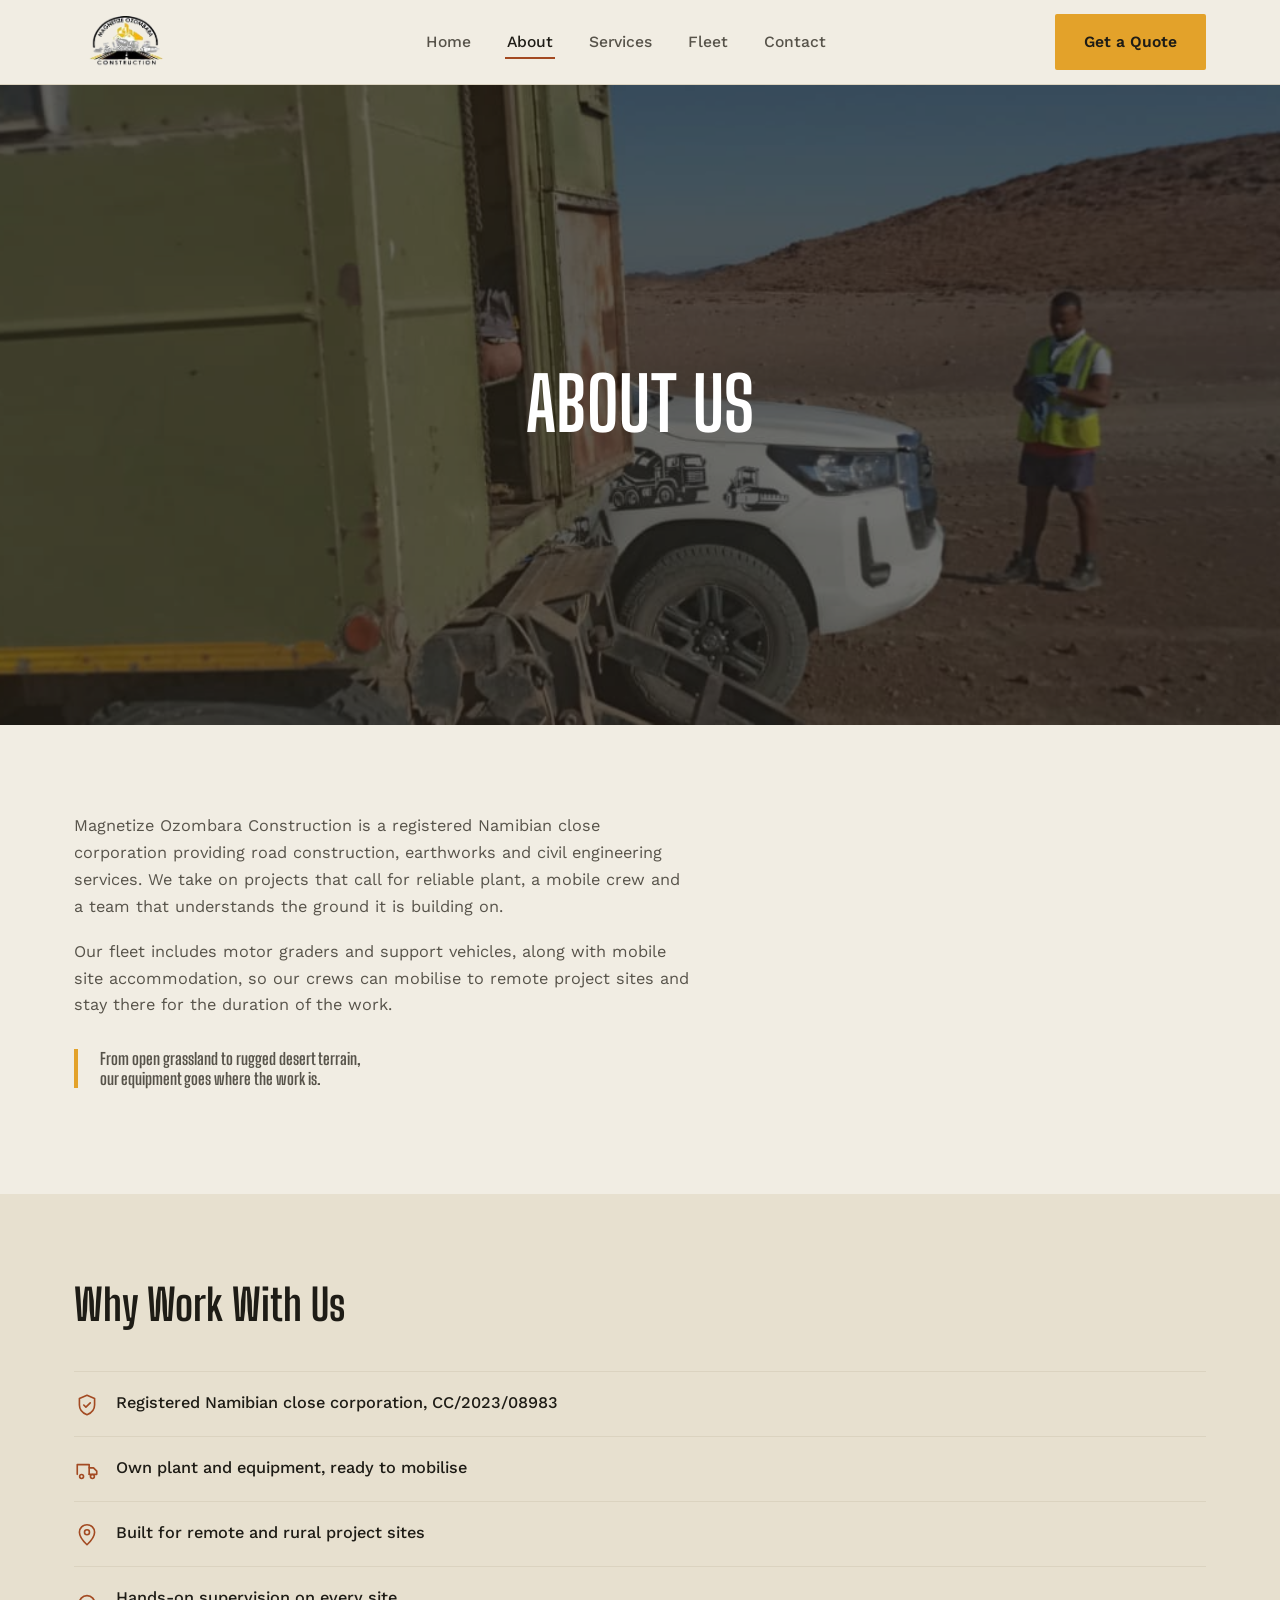
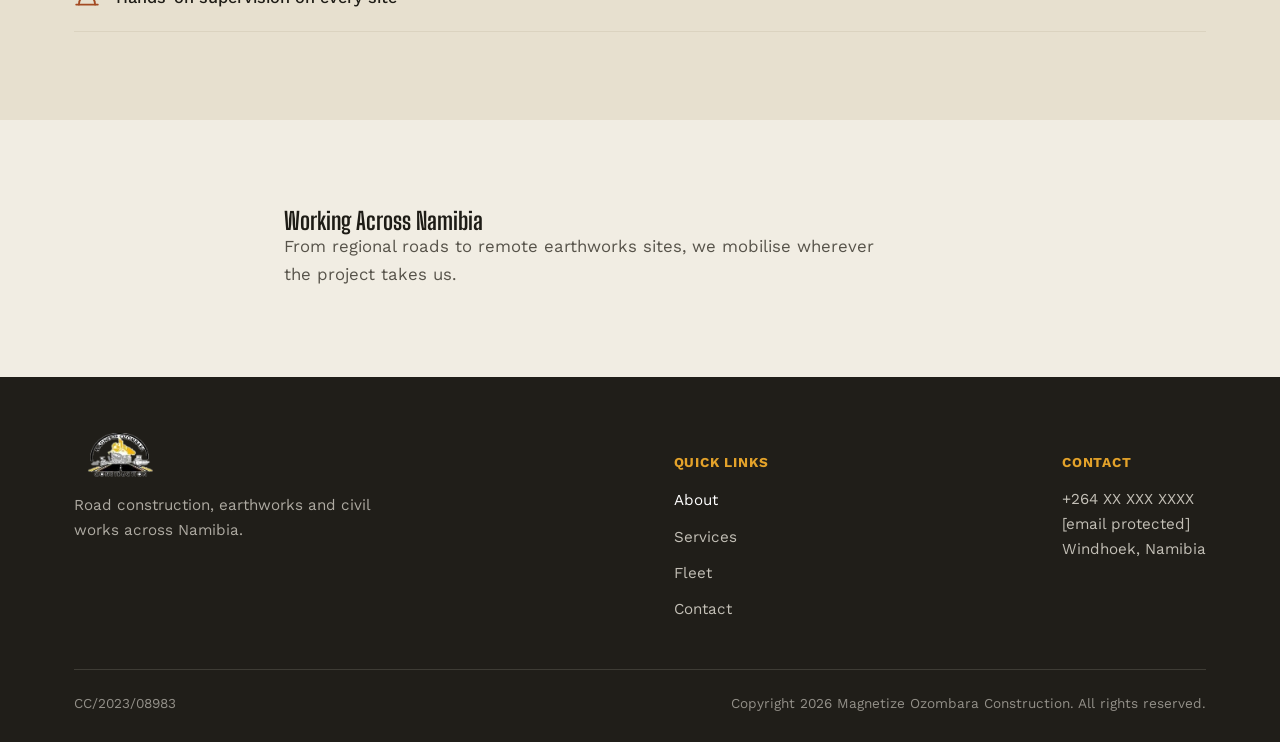
==== about.html @ a5f2f3a7 "feat: split single-page site into five linked pages Add about.html, services.html, fleet.html and co" ====
<!DOCTYPE html>
<html lang="en">
<head>
<meta charset="UTF-8">
<meta name="viewport" content="width=device-width, initial-scale=1.0">
<title>About Us | Magnetize Ozombara Construction</title>
<meta name="description" content="Magnetize Ozombara Construction is a registered Namibian close corporation providing road construction, earthworks and civil engineering services across Namibia.">
<link rel="icon" type="image/png" href="assets/images/logo.png">
<link rel="preconnect" href="https://fonts.googleapis.com">
<link rel="preconnect" href="https://fonts.gstatic.com" crossorigin>
<link href="https://fonts.googleapis.com/css2?family=Big+Shoulders+Display:wght@600;700;800&family=Work+Sans:wght@400;500;600;700&display=swap" rel="stylesheet">
<link rel="stylesheet" href="assets/css/styles.css">
</head>
<body>

<header class="site-header">
  <div class="container">
    <a href="index.html" class="brand">
      <img src="assets/images/logo.png" alt="Magnetize Ozombara Construction logo">
    </a>
    <nav class="main-nav" aria-label="Primary">
      <ul>
        <li><a href="index.html">Home</a></li>
        <li><a href="about.html" class="is-active" aria-current="page">About</a></li>
        <li><a href="services.html">Services</a></li>
        <li><a href="fleet.html">Fleet</a></li>
        <li><a href="contact.html">Contact</a></li>
      </ul>
    </nav>
    <a href="contact.html" class="btn btn--primary header-cta">Get a Quote</a>
    <button class="nav-toggle" id="navToggle" aria-label="Open menu" aria-expanded="false" aria-controls="mobileNav">
      <svg viewBox="0 0 24 24" fill="none" stroke="currentColor" stroke-width="1.8" stroke-linecap="round"><path d="M3 6h18M3 12h18M3 18h18"/></svg>
    </button>
  </div>
  <nav class="mobile-nav" id="mobileNav" aria-label="Mobile">
    <a href="index.html">Home</a>
    <a href="about.html" class="is-active" aria-current="page">About</a>
    <a href="services.html">Services</a>
    <a href="fleet.html">Fleet</a>
    <a href="contact.html">Contact</a>
    <a href="contact.html" class="btn btn--primary">Get a Quote</a>
  </nav>
</header>

<main>

  <section class="hero hero--about">
    <div class="hero-inner">
      <h1>About Us</h1>
    </div>
  </section>

  <section class="about">
    <div class="container about-grid">
      <div class="about-copy">
        <p>Magnetize Ozombara Construction is a registered Namibian close corporation providing road construction, earthworks and civil engineering services. We take on projects that call for reliable plant, a mobile crew and a team that understands the ground it is building on.</p>
        <p>Our fleet includes motor graders and support vehicles, along with mobile site accommodation, so our crews can mobilise to remote project sites and stay there for the duration of the work.</p>
        <p class="about-statement">From open grassland to rugged desert terrain, our equipment goes where the work is.</p>
      </div>
    </div>
  </section>

  <section class="why-us" id="why-us">
    <div class="container">
      <div class="section-head">
        <h2>Why Work With Us</h2>
      </div>
      <ul class="why-list">
        <li>
          <svg viewBox="0 0 24 24" fill="none" stroke="currentColor" stroke-width="1.5" stroke-linecap="round" stroke-linejoin="round"><path d="M12 3l7 3v6c0 4.5-3 7.5-7 9-4-1.5-7-4.5-7-9V6l7-3z"/><path d="M9 12l2 2 4-4"/></svg>
          <p>Registered Namibian close corporation, CC/2023/08983</p>
        </li>
        <li>
          <svg viewBox="0 0 24 24" fill="none" stroke="currentColor" stroke-width="1.5" stroke-linecap="round" stroke-linejoin="round"><path d="M3 16V7h11v9"/><path d="M14 10h4l3 3v3h-7"/><circle cx="7" cy="18" r="1.8"/><circle cx="17" cy="18" r="1.8"/></svg>
          <p>Own plant and equipment, ready to mobilise</p>
        </li>
        <li>
          <svg viewBox="0 0 24 24" fill="none" stroke="currentColor" stroke-width="1.5" stroke-linecap="round" stroke-linejoin="round"><path d="M12 21s7-6.5 7-11.5A7 7 0 0 0 5 9.5C5 14.5 12 21 12 21z"/><circle cx="12" cy="9.5" r="2.3"/></svg>
          <p>Built for remote and rural project sites</p>
        </li>
        <li>
          <svg viewBox="0 0 24 24" fill="none" stroke="currentColor" stroke-width="1.6" stroke-linecap="round" stroke-linejoin="round"><path d="M4.5 16.2C4.5 11.3 7.9 8 12 8C16.1 8 19.5 11.3 19.5 16.2"/><path d="M2 16.2h20"/></svg>
          <p>Hands-on supervision on every site</p>
        </li>
      </ul>
    </div>
  </section>

  <section class="coverage-text">
    <div class="container">
      <h2>Working Across Namibia</h2>
      <p>From regional roads to remote earthworks sites, we mobilise wherever the project takes us.</p>
    </div>
  </section>

</main>

<footer class="site-footer">
  <div class="container">
    <div class="footer-top">
      <div class="footer-brand">
        <img src="assets/images/logo.png" alt="Magnetize Ozombara Construction logo">
        <p>Road construction, earthworks and civil works across Namibia.</p>
      </div>
      <div class="footer-links">
        <h4>QUICK LINKS</h4>
        <ul>
          <li><a href="about.html" class="is-active">About</a></li>
          <li><a href="services.html">Services</a></li>
          <li><a href="fleet.html">Fleet</a></li>
          <li><a href="contact.html">Contact</a></li>
        </ul>
      </div>
      <div class="footer-contact">
        <h4>CONTACT</h4>
        <p>+264 XX XXX XXXX</p>
        <p>[email protected]</p>
        <p>Windhoek, Namibia</p>
      </div>
    </div>
    <div class="footer-bottom">
      <span>CC/2023/08983</span>
      <span>Copyright 2026 Magnetize Ozombara Construction. All rights reserved.</span>
    </div>
  </div>
</footer>

<script src="assets/js/main.js"></script>
</body>
</html>
---- assets/css/styles.css ----
:root {
  --paper: #F1EDE3;
  --paper-deep: #E7E0CF;
  --ink: #1E1C16;
  --ink-soft: #57534A;
  --amber: #E3A22A;
  --amber-deep: #A9721A;
  --rust: #A34A22;
  --charcoal: #201E19;
  --line: #DBD3C0;
  --white: #FFFFFF;
  --font-display: 'Big Shoulders Display', sans-serif;
  --font-body: 'Work Sans', sans-serif;
  --max-width: 1180px;
}

* { box-sizing: border-box; }
html, body, h1, h2, h3, p, ul, figure { margin: 0; padding: 0; }
html { scroll-behavior: smooth; }

body {
  font-family: var(--font-body);
  color: var(--ink);
  background: var(--paper);
  line-height: 1.65;
  -webkit-font-smoothing: antialiased;
}

img { max-width: 100%; display: block; }
a { color: inherit; text-decoration: none; }
ul { list-style: none; }
button { font-family: inherit; cursor: pointer; }

.container {
  max-width: var(--max-width);
  margin: 0 auto;
  padding: 0 24px;
}

h1, h2, h3 {
  font-family: var(--font-display);
  font-weight: 700;
  line-height: 1.05;
  color: var(--ink);
}

p { max-width: 62ch; }

.eyebrow-free-heading { font-size: clamp(1.9rem, 3.4vw, 2.6rem); }

a:focus-visible,
button:focus-visible,
input:focus-visible,
textarea:focus-visible {
  outline: 3px solid var(--rust);
  outline-offset: 2px;
}

/* Buttons */
.btn {
  display: inline-flex;
  align-items: center;
  justify-content: center;
  padding: 14px 28px;
  font-family: var(--font-body);
  font-weight: 600;
  font-size: 0.98rem;
  border-radius: 2px;
  border: 1.5px solid transparent;
  transition: background-color 0.18s ease, color 0.18s ease, border-color 0.18s ease;
}
.btn--primary {
  background: var(--amber);
  color: var(--ink);
}
.btn--primary:hover { background: var(--amber-deep); color: var(--white); }
.btn--ghost {
  background: transparent;
  border-color: rgba(255,255,255,0.75);
  color: var(--white);
}
.btn--ghost:hover { background: rgba(255,255,255,0.14); }
.btn--dark {
  background: var(--ink);
  color: var(--paper);
}
.btn--dark:hover { background: var(--charcoal); }

/* Header */
.site-header {
  position: sticky;
  top: 0;
  z-index: 50;
  background: var(--paper);
  border-bottom: 1px solid var(--line);
}
.site-header .container {
  display: flex;
  align-items: center;
  justify-content: space-between;
  height: 84px;
}
.brand img { height: 52px; width: auto; }
.brand { display: flex; align-items: center; gap: 12px; }

.main-nav { display: none; }
.main-nav ul { display: flex; gap: 32px; }
.main-nav a {
  font-weight: 500;
  font-size: 0.98rem;
  color: var(--ink-soft);
  padding: 6px 2px;
  border-bottom: 2px solid transparent;
  transition: color 0.15s ease, border-color 0.15s ease;
}
.main-nav a:hover { color: var(--ink); border-color: var(--amber); }
.main-nav a.is-active { color: var(--ink); border-color: var(--rust); }

.header-cta { display: none; }

.nav-toggle {
  background: none;
  border: none;
  padding: 8px;
  color: var(--ink);
}
.nav-toggle svg { width: 28px; height: 28px; }

.mobile-nav {
  display: none;
  flex-direction: column;
  background: var(--paper);
  border-bottom: 1px solid var(--line);
  padding: 8px 24px 24px;
}
.mobile-nav.is-open { display: flex; }
.mobile-nav a {
  padding: 14px 0;
  border-bottom: 1px solid var(--line);
  font-weight: 500;
  color: var(--ink);
}
.mobile-nav a.is-active { color: var(--rust); }
.mobile-nav .btn { margin-top: 16px; width: 100%; }

@media (min-width: 900px) {
  .main-nav { display: block; }
  .header-cta { display: inline-flex; }
  .nav-toggle { display: none; }
  .mobile-nav { display: none !important; }
}

/* Hero */
.hero {
  position: relative;
  min-height: 640px;
  display: flex;
  align-items: center;
  justify-content: center;
  text-align: center;
  background-size: cover;
  background-position: center 62%;
  overflow: hidden;
}
.hero::before {
  content: "";
  position: absolute;
  inset: 0;
  background-color: rgba(19,17,13,0.6);
}
.hero-inner {
  position: relative;
  z-index: 2;
  max-width: 760px;
  padding: 0 24px;
  color: var(--white);
  animation: hero-in 0.7s ease-out;
}
@keyframes hero-in {
  from { transform: translateY(14px); }
  to { transform: translateY(0); }
}
.hero h1 {
  font-size: clamp(2.6rem, 6.4vw, 4.6rem);
  letter-spacing: 0.5px;
  text-transform: uppercase;
  color: var(--white);
}
.hero p {
  max-width: 52ch;
  margin: 22px auto 0;
  font-size: 1.15rem;
  color: rgba(255,255,255,0.92);
}
.hero-actions {
  margin-top: 34px;
  display: flex;
  gap: 16px;
  justify-content: center;
  flex-wrap: wrap;
}

@media (prefers-reduced-motion: reduce) {
  .hero-inner { animation: none; opacity: 1; transform: none; }
  html { scroll-behavior: auto; }
}

/* Hero backgrounds per page */
.hero--home { background-image: url('../images/grader-convoy-sky.jpg'); }
.hero--about { background-image: url('../images/equipment-check-desert.jpg'); }
.hero--services { background-image: url('../images/namibia-desert-road.jpg'); }
.hero--fleet { background-image: url('../images/convoy-gravel-road.jpg'); }
.hero--contact { background-image: url('../images/construction-crew.jpg'); }

/* Capability strip */
.capability-strip {
  background: var(--amber);
}
.capability-strip .container {
  display: flex;
  flex-wrap: wrap;
  gap: 20px 40px;
  padding-top: 22px;
  padding-bottom: 22px;
  justify-content: center;
}
.capability-item {
  display: flex;
  align-items: center;
  gap: 10px;
  font-weight: 600;
  font-size: 0.98rem;
  color: var(--ink);
}
.capability-item svg { width: 22px; height: 22px; flex-shrink: 0; }

/* Generic section spacing */
section { padding: 88px 0; }
.section-head { max-width: 640px; margin-bottom: 44px; }
.section-head h2 { font-size: clamp(1.9rem, 3.6vw, 2.7rem); }
.section-head p { margin-top: 14px; color: var(--ink-soft); font-size: 1.05rem; }

/* About */
.about { background: var(--paper); }
.about-grid {
  display: grid;
  gap: 40px;
}
.about-copy p { color: var(--ink-soft); margin-bottom: 18px; font-size: 1.02rem; }
.about-statement {
  font-family: var(--font-display);
  font-weight: 700;
  font-size: clamp(1.5rem, 3vw, 2.05rem);
  line-height: 1.18;
  color: var(--ink);
  border-left: 4px solid var(--amber);
  padding-left: 22px;
  margin-top: 30px;
  max-width: 44ch;
}

/* Teasers (home) */
.teaser { background: var(--paper-deep); }
.teaser + .teaser { background: var(--paper); }
.teaser-inner { max-width: 640px; }
.teaser-inner p { color: var(--ink-soft); font-size: 1.02rem; margin-bottom: 8px; }
.teaser-link {
  display: inline-block;
  margin-top: 10px;
  font-weight: 600;
  color: var(--rust);
  border-bottom: 2px solid var(--rust);
  padding-bottom: 2px;
}
.teaser-link:hover { color: var(--amber-deep); border-color: var(--amber-deep); }

/* Call to action band */
.cta-band {
  background: var(--charcoal);
  color: var(--white);
  text-align: center;
}
.cta-band h2 { color: var(--white); }
.cta-band p { color: rgba(241,237,227,0.78); margin: 14px auto 0; }
.cta-band .btn { margin-top: 28px; }

/* Services */
.services { background: var(--paper-deep); }
.services-grid {
  display: grid;
  gap: 28px;
  grid-template-columns: 1fr;
}
.service-card {
  background: var(--paper);
  border-top: 3px solid var(--amber);
  padding: 30px 26px;
}
.service-card svg {
  width: 34px;
  height: 34px;
  color: var(--rust);
  margin-bottom: 18px;
}
.service-card h3 { font-size: 1.28rem; margin-bottom: 10px; }
.service-card p { color: var(--ink-soft); font-size: 0.98rem; max-width: 40ch; }

@media (min-width: 640px) {
  .services-grid { grid-template-columns: repeat(2, 1fr); }
}
@media (min-width: 1000px) {
  .services-grid { grid-template-columns: repeat(4, 1fr); }
}

/* Fleet gallery */
.fleet { background: var(--paper); }
.fleet-grid {
  display: grid;
  gap: 24px;
  grid-template-columns: 1fr;
}
.fleet-item figure { overflow: hidden; }
.fleet-item img {
  width: 100%;
  aspect-ratio: 4 / 3;
  object-fit: cover;
}
.fleet-item figcaption {
  margin-top: 12px;
  font-weight: 500;
  color: var(--ink-soft);
  font-size: 0.95rem;
}
@media (min-width: 800px) {
  .fleet-grid { grid-template-columns: repeat(3, 1fr); }
}
@media (min-width: 640px) {
  .fleet--spacious .fleet-grid { gap: 40px; }
}

/* Why us */
.why-us { background: var(--paper-deep); }
.why-list li {
  display: flex;
  gap: 16px;
  padding: 18px 0;
  border-top: 1px solid var(--line);
}
.why-list li:last-child { border-bottom: 1px solid var(--line); }
.why-list svg { width: 26px; height: 26px; color: var(--rust); flex-shrink: 0; margin-top: 2px; }
.why-list p { color: var(--ink); font-weight: 500; font-size: 1.02rem; }

/* Working across Namibia closing text section */
.coverage-text { background: var(--paper); }
.coverage-text .container { max-width: 760px; }
.coverage-text p { color: var(--ink-soft); font-size: 1.05rem; }

/* Contact */
.contact { background: var(--paper); }
.contact-grid {
  display: grid;
  gap: 48px;
}
.field { margin-bottom: 20px; }
.field label {
  display: block;
  font-weight: 600;
  font-size: 0.9rem;
  margin-bottom: 8px;
  color: var(--ink);
}
.field input,
.field textarea {
  width: 100%;
  padding: 13px 14px;
  background: var(--paper-deep);
  border: 1px solid var(--line);
  border-radius: 2px;
  font-family: var(--font-body);
  font-size: 1rem;
  color: var(--ink);
}
.field textarea { resize: vertical; min-height: 130px; }
.form-note {
  margin-top: 14px;
  font-size: 0.88rem;
  color: var(--ink-soft);
}
.form-success {
  display: none;
  background: var(--paper-deep);
  border-left: 4px solid var(--amber);
  padding: 20px 22px;
  font-weight: 500;
}
.form-success.is-visible { display: block; }

.contact-details h3 { font-size: 1.2rem; margin-bottom: 18px; }
.contact-details dl {
  display: grid;
  grid-template-columns: auto 1fr;
  gap: 10px 16px;
  font-size: 1rem;
}
.contact-details dt { color: var(--ink-soft); font-weight: 500; }
.contact-details dd { color: var(--ink); font-weight: 600; }
.contact-details .reg-note {
  margin-top: 26px;
  padding-top: 20px;
  border-top: 1px solid var(--line);
  font-size: 0.92rem;
  color: var(--ink-soft);
}

@media (min-width: 900px) {
  .contact-grid { grid-template-columns: 1.2fr 0.8fr; }
}

/* Footer */
.site-footer {
  background: var(--charcoal);
  color: rgba(241,237,227,0.82);
  padding: 56px 0 28px;
}
.footer-top {
  display: flex;
  flex-wrap: wrap;
  gap: 40px;
  justify-content: space-between;
  padding-bottom: 36px;
  border-bottom: 1px solid rgba(241,237,227,0.14);
}
.footer-brand img { height: 46px; width: auto; margin-bottom: 14px; }
.footer-brand p { max-width: 34ch; font-size: 0.95rem; color: rgba(241,237,227,0.68); }
.footer-links h4, .footer-contact h4 {
  font-family: var(--font-body);
  font-size: 0.85rem;
  letter-spacing: 0.06em;
  color: var(--amber);
  margin-bottom: 14px;
}
.footer-links ul li { margin-bottom: 10px; }
.footer-links a, .footer-contact p { font-size: 0.95rem; color: rgba(241,237,227,0.78); }
.footer-links a:hover { color: var(--white); }
.footer-links a.is-active { color: var(--white); }
.footer-bottom {
  display: flex;
  flex-wrap: wrap;
  gap: 12px 24px;
  justify-content: space-between;
  padding-top: 22px;
  font-size: 0.85rem;
  color: rgba(241,237,227,0.55);
}
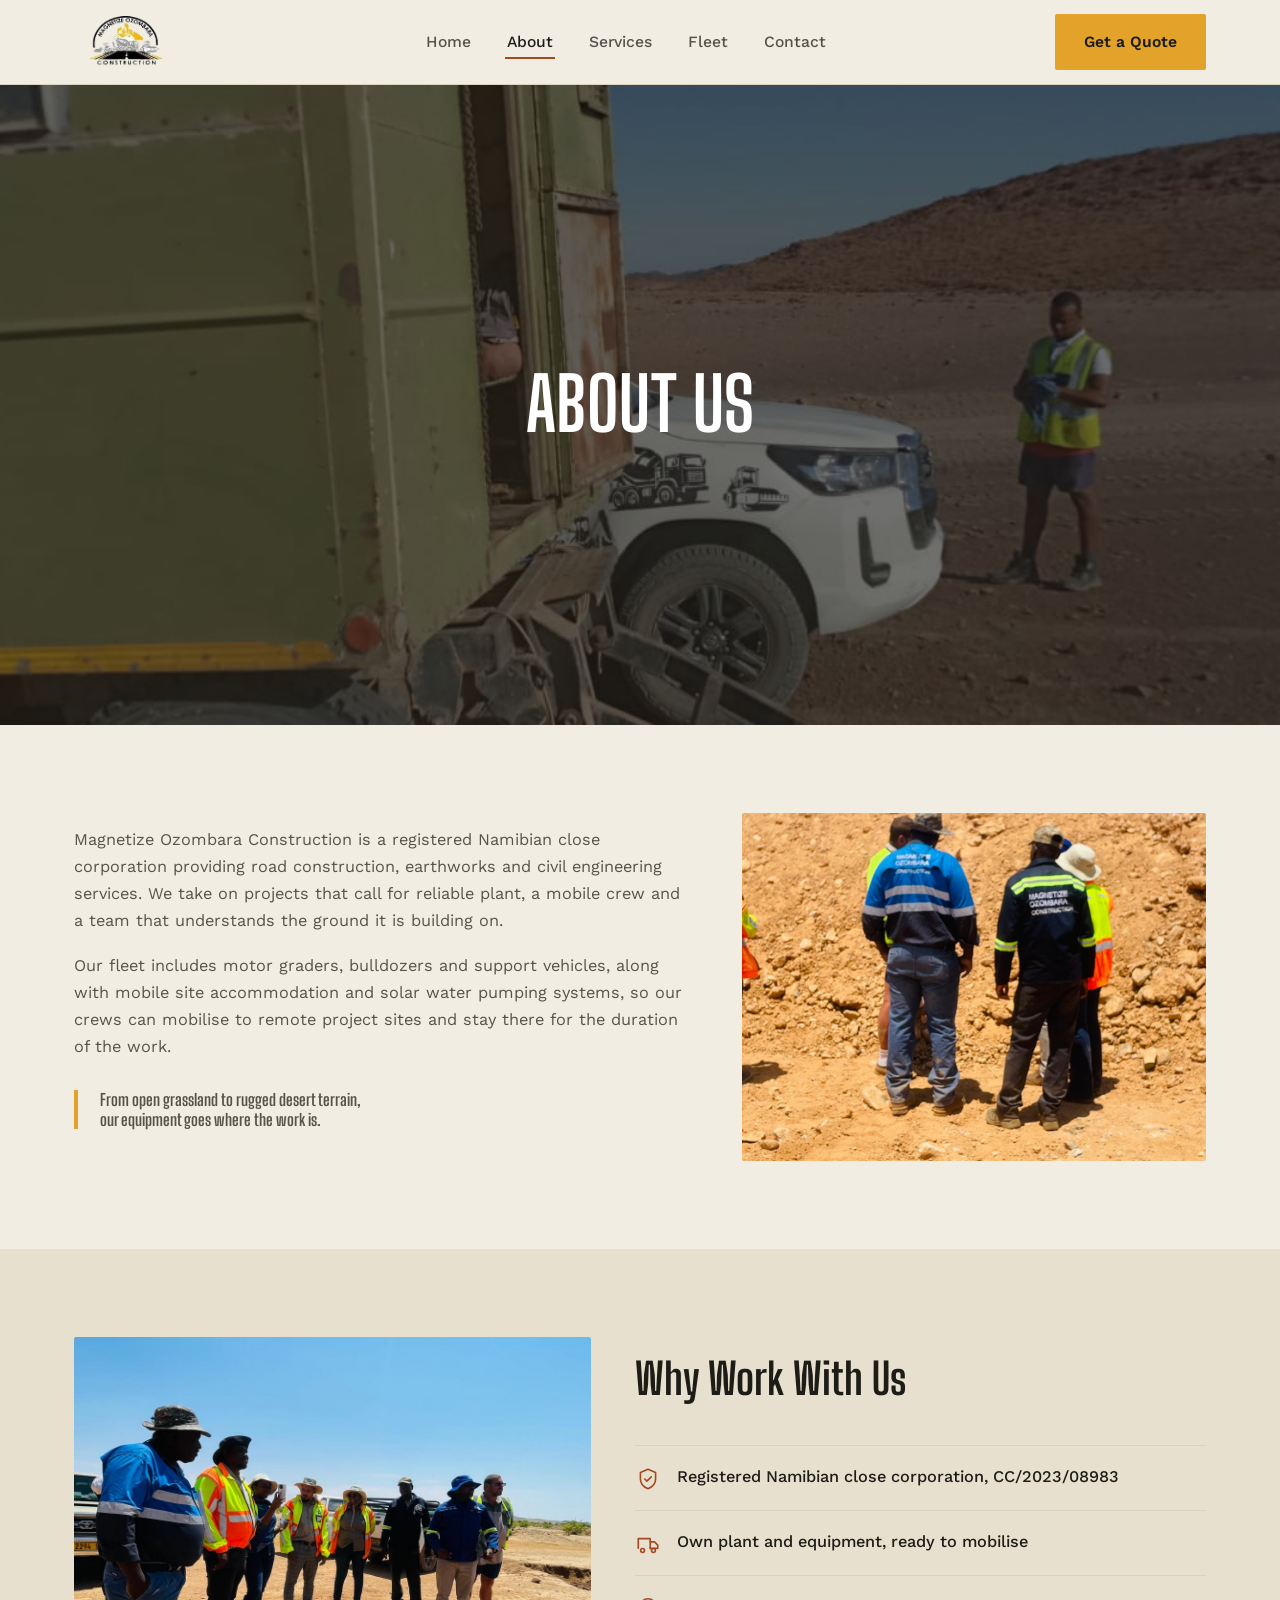
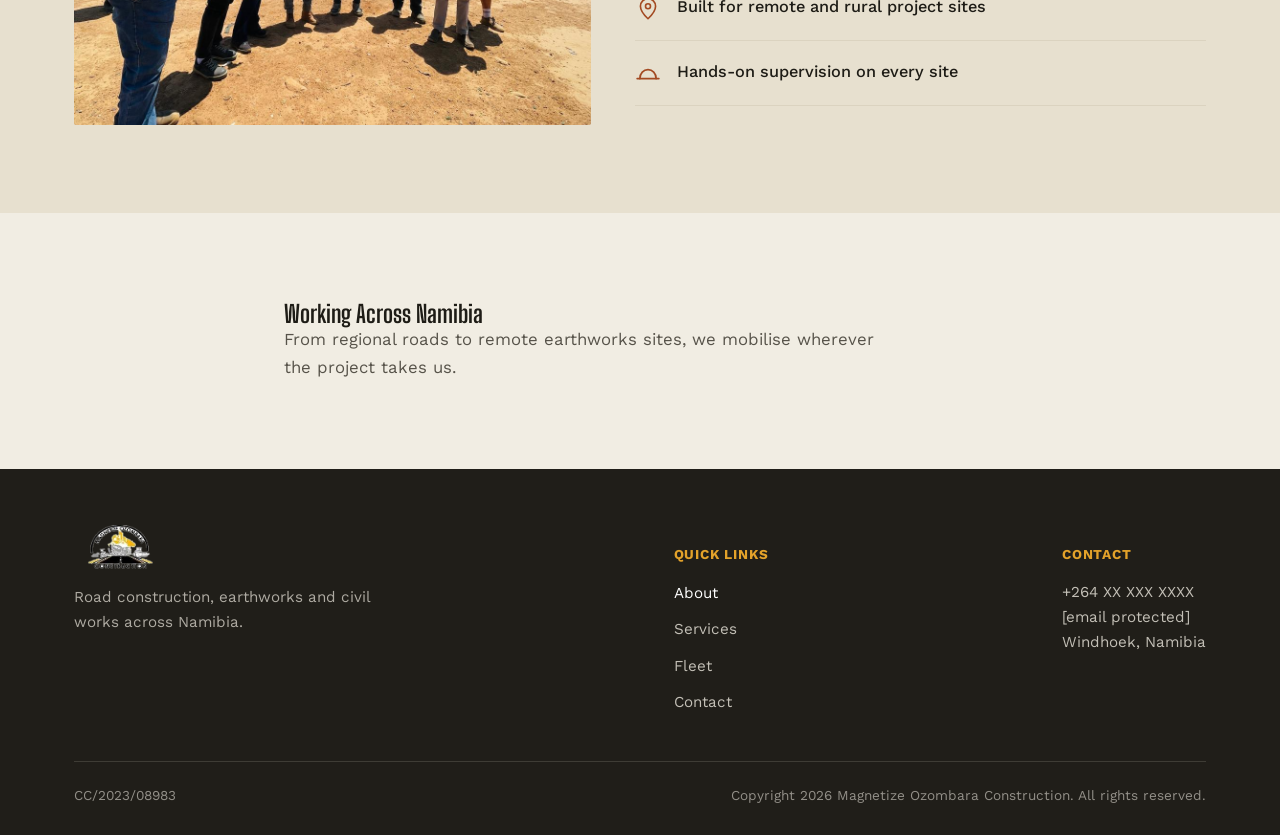
==== commit 3dd2e916: "feat: add new fleet, plant and site photos across the website" ====
--- a/about.html
+++ b/about.html
@@ -54,35 +54,43 @@
     <div class="container about-grid">
       <div class="about-copy">
         <p>Magnetize Ozombara Construction is a registered Namibian close corporation providing road construction, earthworks and civil engineering services. We take on projects that call for reliable plant, a mobile crew and a team that understands the ground it is building on.</p>
-        <p>Our fleet includes motor graders and support vehicles, along with mobile site accommodation, so our crews can mobilise to remote project sites and stay there for the duration of the work.</p>
+        <p>Our fleet includes motor graders, bulldozers and support vehicles, along with mobile site accommodation and solar water pumping systems, so our crews can mobilise to remote project sites and stay there for the duration of the work.</p>
         <p class="about-statement">From open grassland to rugged desert terrain, our equipment goes where the work is.</p>
+      </div>
+      <div class="about-photo">
+        <img src="assets/images/crew-branded-gear.jpg" alt="Magnetize Ozombara Construction crew members in branded work jackets inspecting earthworks on site">
       </div>
     </div>
   </section>
 
   <section class="why-us" id="why-us">
-    <div class="container">
-      <div class="section-head">
-        <h2>Why Work With Us</h2>
+    <div class="container why-grid">
+      <div class="why-photo">
+        <img src="assets/images/site-team-briefing.jpg" alt="Magnetize Ozombara Construction crew and supervisors in high-visibility gear during a site briefing">
       </div>
-      <ul class="why-list">
-        <li>
-          <svg viewBox="0 0 24 24" fill="none" stroke="currentColor" stroke-width="1.5" stroke-linecap="round" stroke-linejoin="round"><path d="M12 3l7 3v6c0 4.5-3 7.5-7 9-4-1.5-7-4.5-7-9V6l7-3z"/><path d="M9 12l2 2 4-4"/></svg>
-          <p>Registered Namibian close corporation, CC/2023/08983</p>
-        </li>
-        <li>
-          <svg viewBox="0 0 24 24" fill="none" stroke="currentColor" stroke-width="1.5" stroke-linecap="round" stroke-linejoin="round"><path d="M3 16V7h11v9"/><path d="M14 10h4l3 3v3h-7"/><circle cx="7" cy="18" r="1.8"/><circle cx="17" cy="18" r="1.8"/></svg>
-          <p>Own plant and equipment, ready to mobilise</p>
-        </li>
-        <li>
-          <svg viewBox="0 0 24 24" fill="none" stroke="currentColor" stroke-width="1.5" stroke-linecap="round" stroke-linejoin="round"><path d="M12 21s7-6.5 7-11.5A7 7 0 0 0 5 9.5C5 14.5 12 21 12 21z"/><circle cx="12" cy="9.5" r="2.3"/></svg>
-          <p>Built for remote and rural project sites</p>
-        </li>
-        <li>
-          <svg viewBox="0 0 24 24" fill="none" stroke="currentColor" stroke-width="1.6" stroke-linecap="round" stroke-linejoin="round"><path d="M4.5 16.2C4.5 11.3 7.9 8 12 8C16.1 8 19.5 11.3 19.5 16.2"/><path d="M2 16.2h20"/></svg>
-          <p>Hands-on supervision on every site</p>
-        </li>
-      </ul>
+      <div>
+        <div class="section-head">
+          <h2>Why Work With Us</h2>
+        </div>
+        <ul class="why-list">
+          <li>
+            <svg viewBox="0 0 24 24" fill="none" stroke="currentColor" stroke-width="1.5" stroke-linecap="round" stroke-linejoin="round"><path d="M12 3l7 3v6c0 4.5-3 7.5-7 9-4-1.5-7-4.5-7-9V6l7-3z"/><path d="M9 12l2 2 4-4"/></svg>
+            <p>Registered Namibian close corporation, CC/2023/08983</p>
+          </li>
+          <li>
+            <svg viewBox="0 0 24 24" fill="none" stroke="currentColor" stroke-width="1.5" stroke-linecap="round" stroke-linejoin="round"><path d="M3 16V7h11v9"/><path d="M14 10h4l3 3v3h-7"/><circle cx="7" cy="18" r="1.8"/><circle cx="17" cy="18" r="1.8"/></svg>
+            <p>Own plant and equipment, ready to mobilise</p>
+          </li>
+          <li>
+            <svg viewBox="0 0 24 24" fill="none" stroke="currentColor" stroke-width="1.5" stroke-linecap="round" stroke-linejoin="round"><path d="M12 21s7-6.5 7-11.5A7 7 0 0 0 5 9.5C5 14.5 12 21 12 21z"/><circle cx="12" cy="9.5" r="2.3"/></svg>
+            <p>Built for remote and rural project sites</p>
+          </li>
+          <li>
+            <svg viewBox="0 0 24 24" fill="none" stroke="currentColor" stroke-width="1.6" stroke-linecap="round" stroke-linejoin="round"><path d="M4.5 16.2C4.5 11.3 7.9 8 12 8C16.1 8 19.5 11.3 19.5 16.2"/><path d="M2 16.2h20"/></svg>
+            <p>Hands-on supervision on every site</p>
+          </li>
+        </ul>
+      </div>
     </div>
   </section>
 
--- a/assets/css/styles.css
+++ b/assets/css/styles.css
@@ -245,6 +245,7 @@
 .about-grid {
   display: grid;
   gap: 40px;
+  align-items: center;
 }
 .about-copy p { color: var(--ink-soft); margin-bottom: 18px; font-size: 1.02rem; }
 .about-statement {
@@ -257,6 +258,16 @@
   padding-left: 22px;
   margin-top: 30px;
   max-width: 44ch;
+}
+.about-photo img,
+.why-photo img {
+  width: 100%;
+  aspect-ratio: 4 / 3;
+  object-fit: cover;
+  border-radius: 2px;
+}
+@media (min-width: 900px) {
+  .about-grid { grid-template-columns: 1.15fr 0.85fr; }
 }
 
 /* Teasers (home) */
@@ -296,6 +307,15 @@
   border-top: 3px solid var(--amber);
   padding: 30px 26px;
 }
+.service-card-media {
+  margin: -30px -26px 22px;
+  overflow: hidden;
+}
+.service-card-media img {
+  width: 100%;
+  aspect-ratio: 4 / 3;
+  object-fit: cover;
+}
 .service-card svg {
   width: 34px;
   height: 34px;
@@ -337,9 +357,20 @@
 @media (min-width: 640px) {
   .fleet--spacious .fleet-grid { gap: 40px; }
 }
+.fleet-preview-footer {
+  margin-top: 32px;
+}
 
 /* Why us */
 .why-us { background: var(--paper-deep); }
+.why-grid {
+  display: grid;
+  gap: 44px;
+  align-items: center;
+}
+@media (min-width: 900px) {
+  .why-grid { grid-template-columns: 0.95fr 1.05fr; }
+}
 .why-list li {
   display: flex;
   gap: 16px;
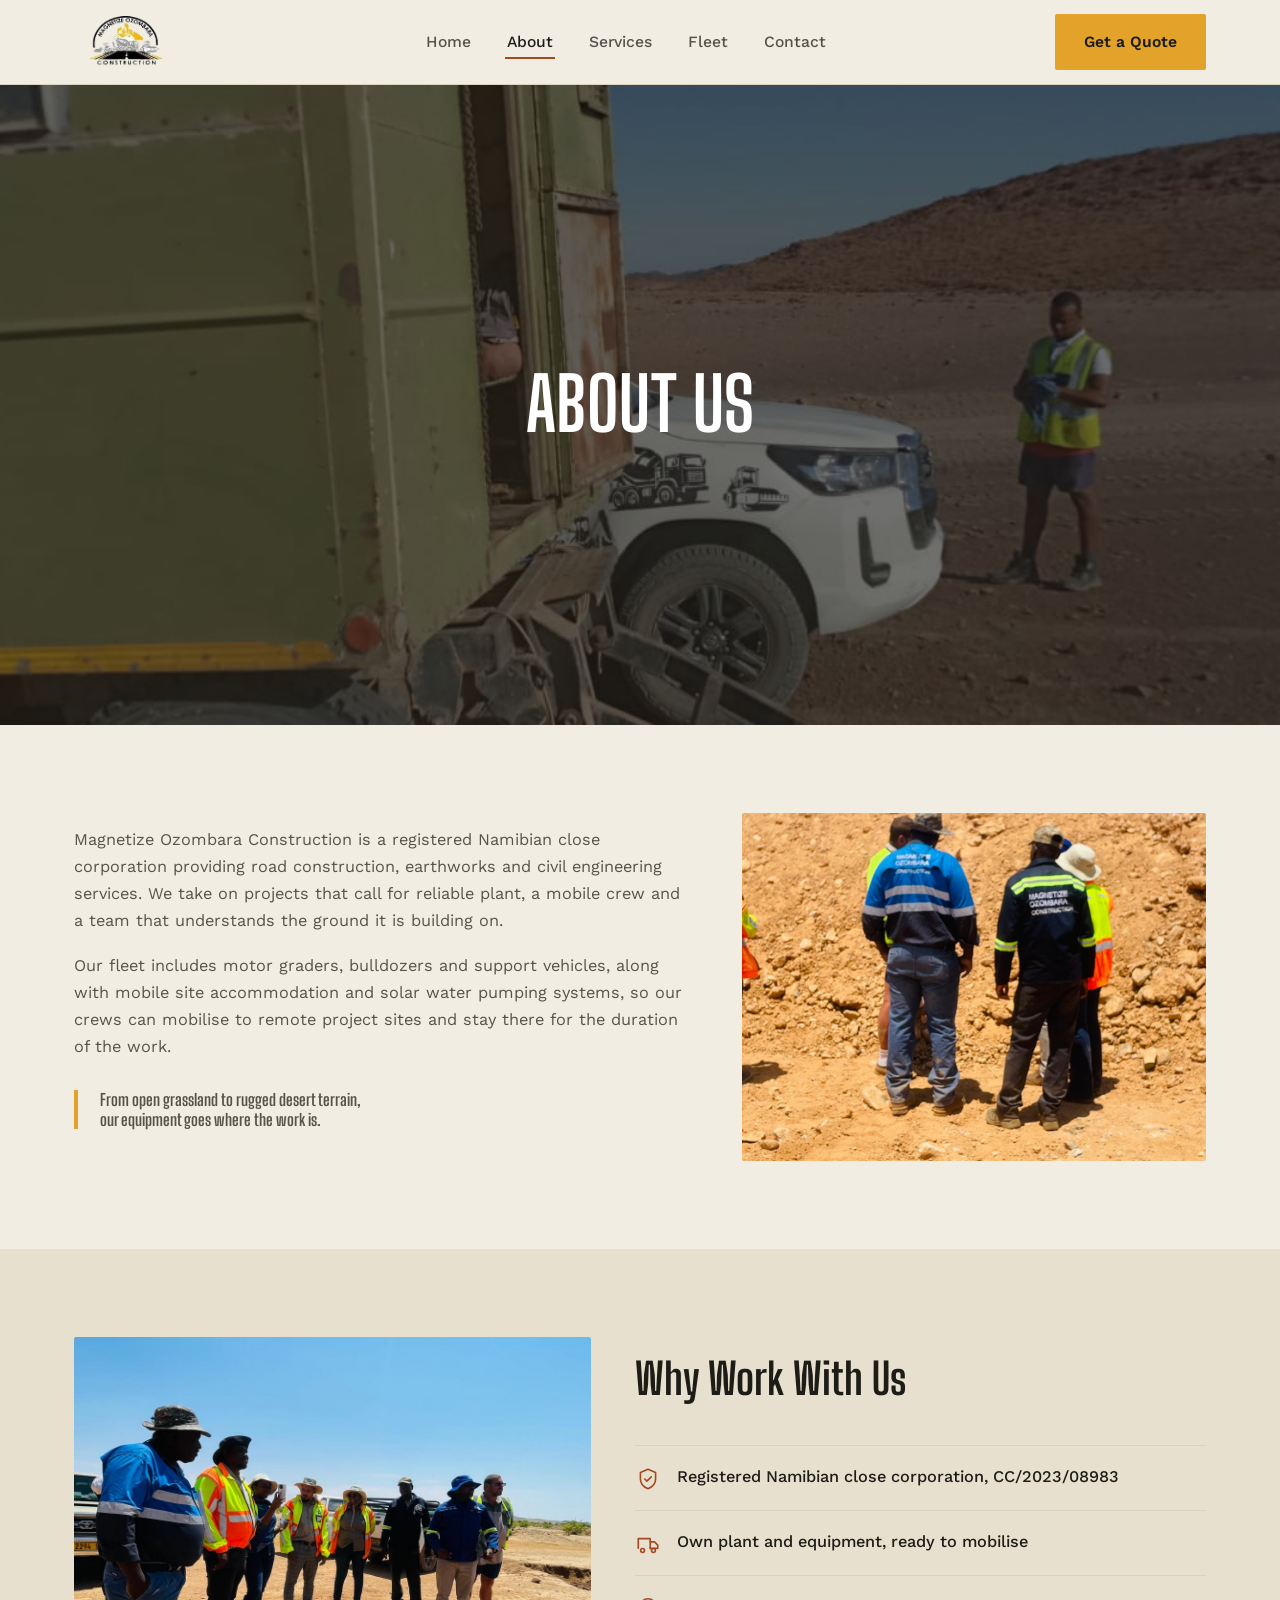
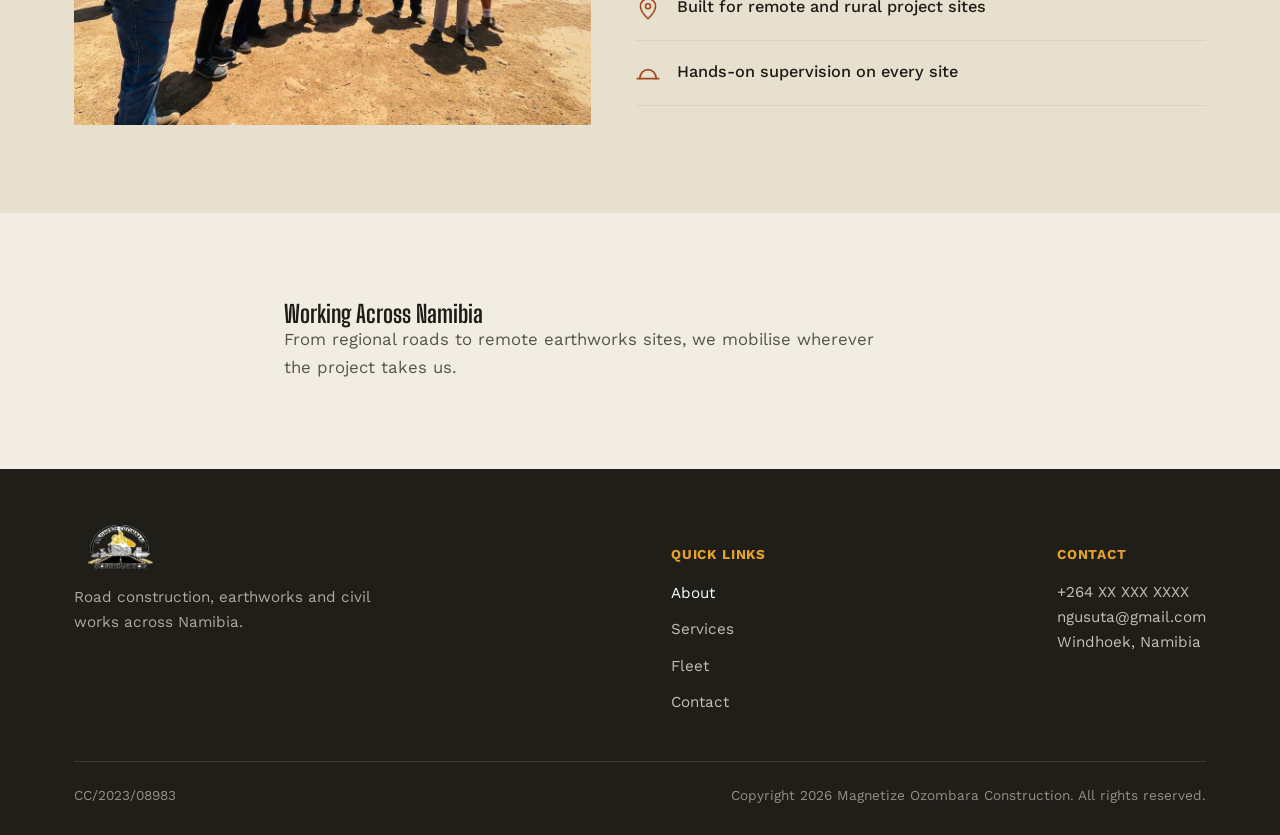
==== commit 151d6bae: "chore: update contact email to ngusuta@gmail.com" ====
--- a/about.html
+++ b/about.html
@@ -122,7 +122,7 @@
       <div class="footer-contact">
         <h4>CONTACT</h4>
         <p>+264 XX XXX XXXX</p>
-        <p>[email protected]</p>
+        <p><a href="mailto:ngusuta@gmail.com">ngusuta@gmail.com</a></p>
         <p>Windhoek, Namibia</p>
       </div>
     </div>
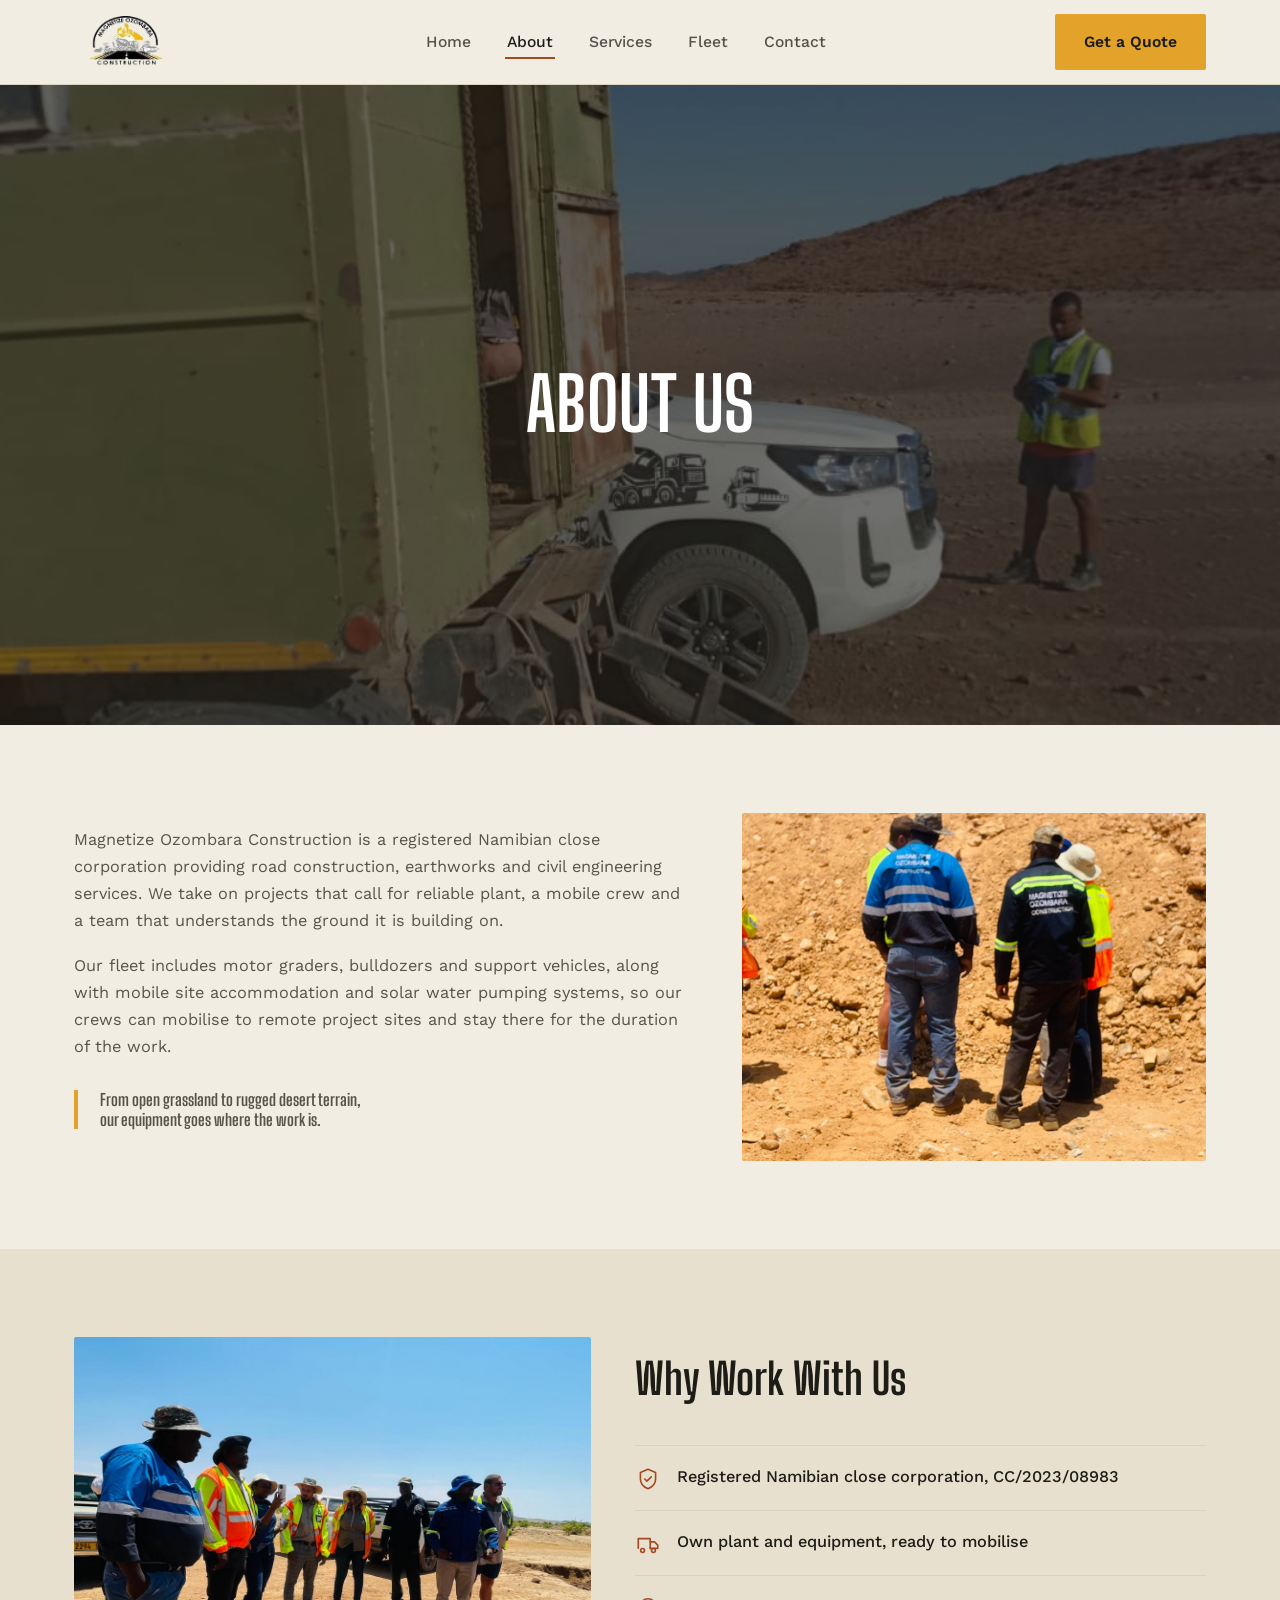
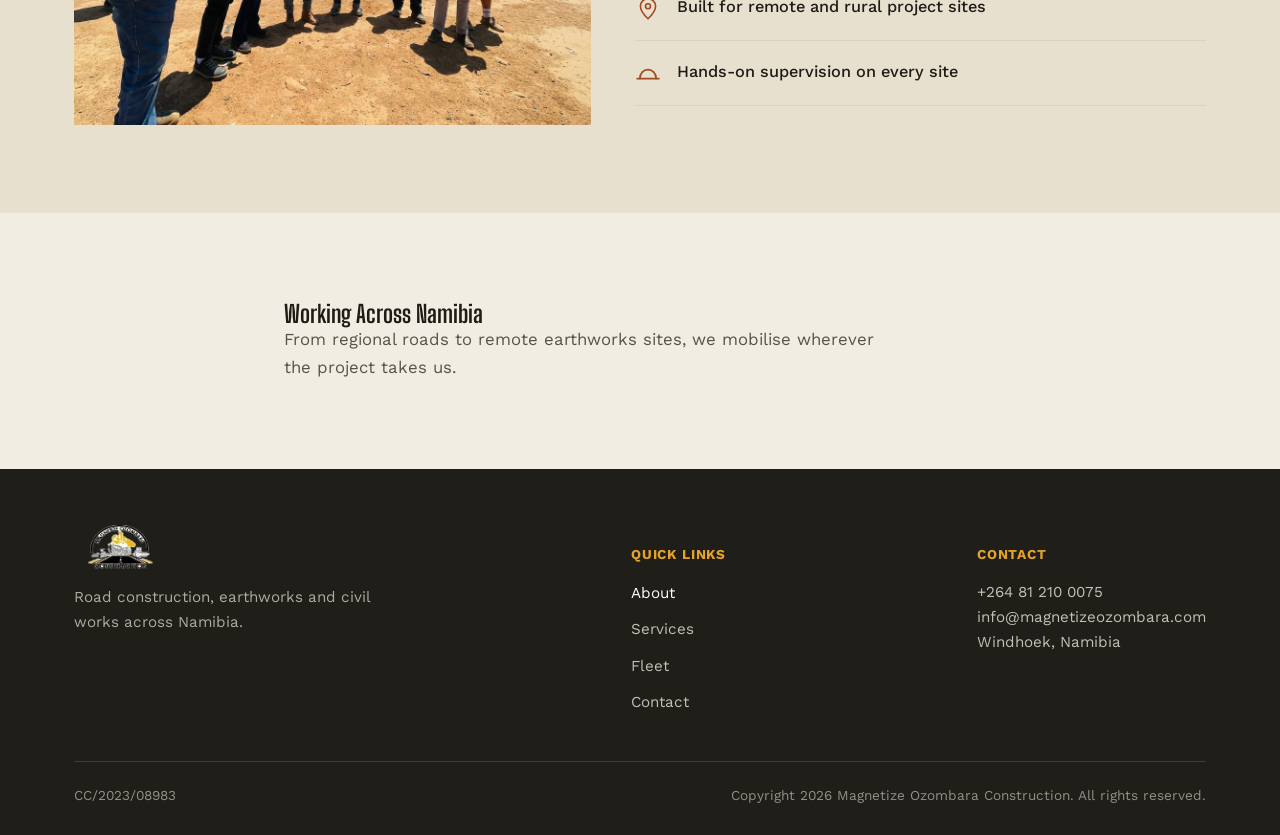
==== commit 72f91cc6: "feat: add real contact person, phone and email across site" ====
--- a/about.html
+++ b/about.html
@@ -121,8 +121,8 @@
       </div>
       <div class="footer-contact">
         <h4>CONTACT</h4>
-        <p>+264 XX XXX XXXX</p>
-        <p><a href="mailto:ngusuta@gmail.com">ngusuta@gmail.com</a></p>
+        <p><a href="tel:+264812100075">+264 81 210 0075</a></p>
+        <p><a href="mailto:info@magnetizeozombara.com">info@magnetizeozombara.com</a></p>
         <p>Windhoek, Namibia</p>
       </div>
     </div>
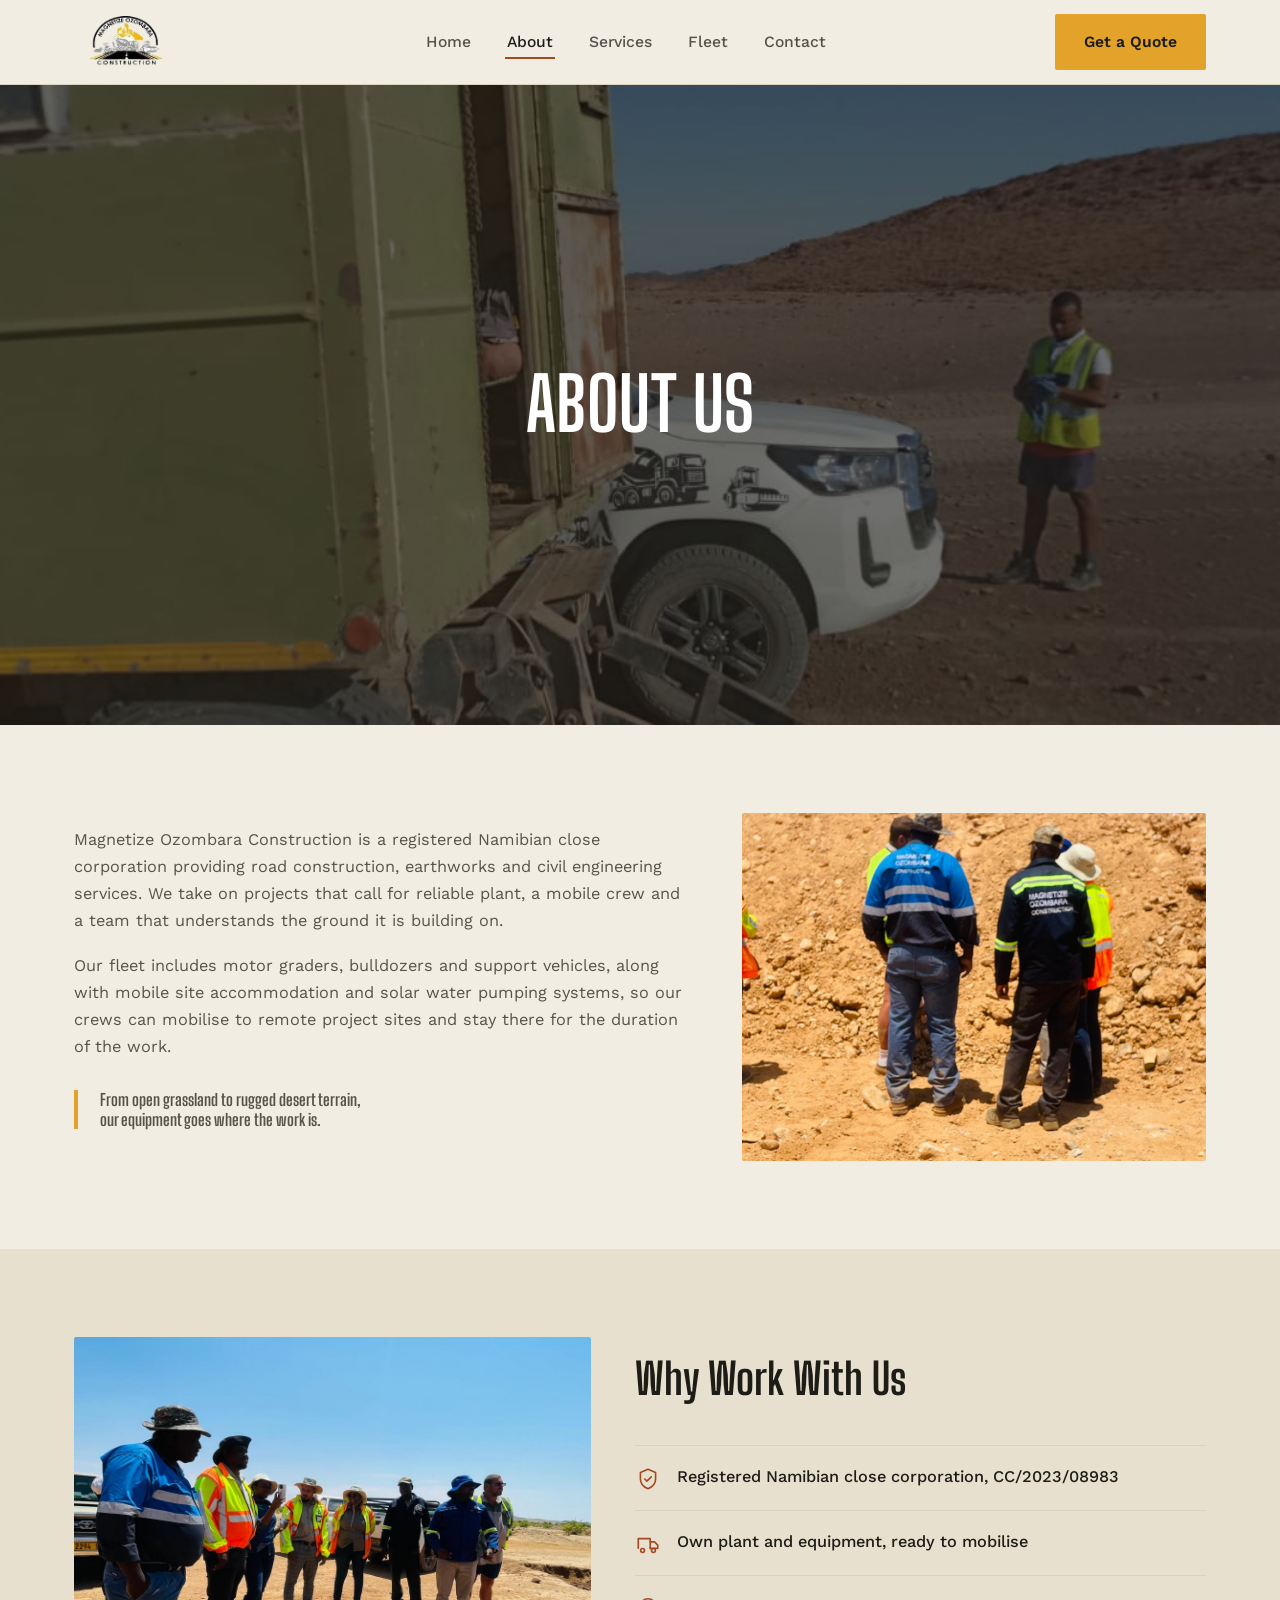
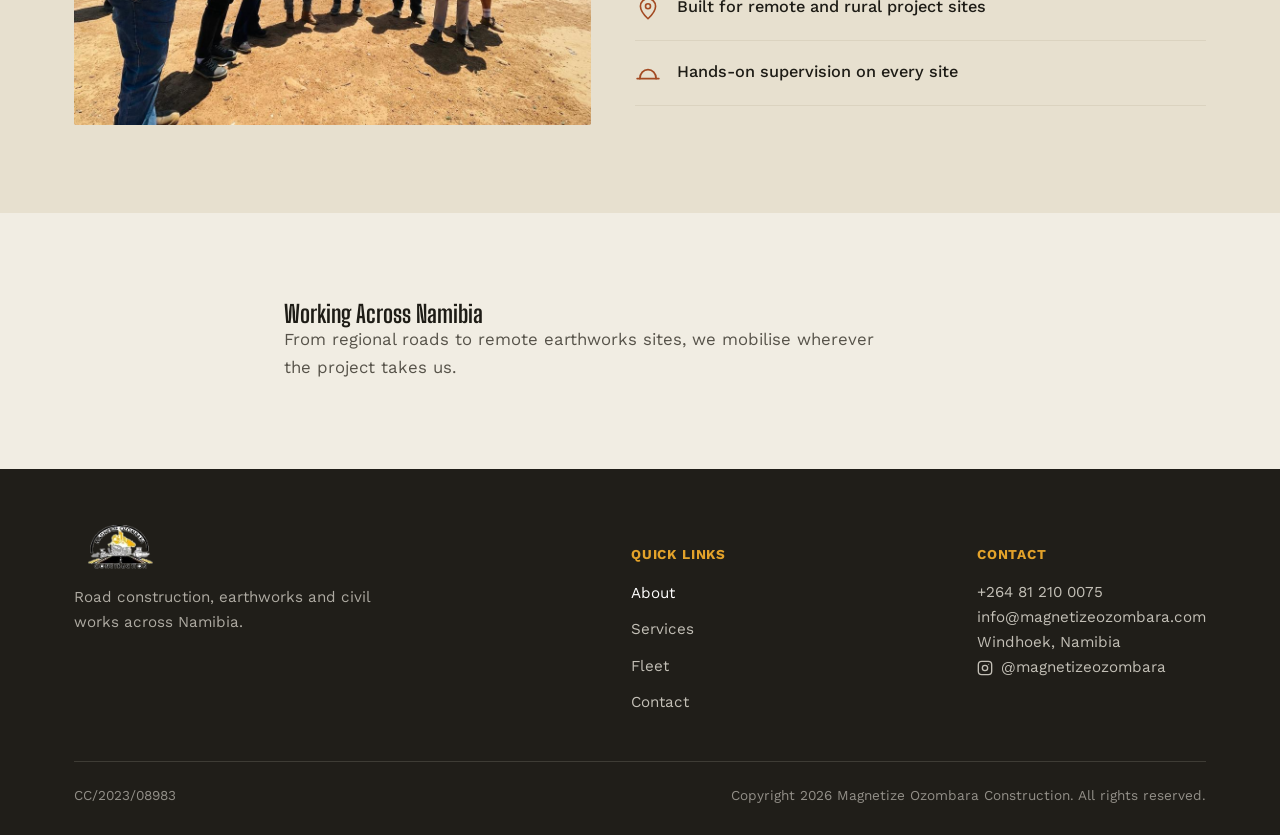
==== commit abb79379: "feat: add instagram link to footer and contact page" ====
--- a/about.html
+++ b/about.html
@@ -124,6 +124,7 @@
         <p><a href="tel:+264812100075">+264 81 210 0075</a></p>
         <p><a href="mailto:info@magnetizeozombara.com">info@magnetizeozombara.com</a></p>
         <p>Windhoek, Namibia</p>
+        <p><a href="https://www.instagram.com/magnetizeozombara" class="social-link" target="_blank" rel="noopener"><svg width="16" height="16" viewBox="0 0 24 24" fill="none" stroke="currentColor" stroke-width="2" stroke-linecap="round" stroke-linejoin="round" aria-hidden="true"><rect x="2" y="2" width="20" height="20" rx="5"/><circle cx="12" cy="12" r="4"/><circle cx="17.5" cy="6.5" r="0.8" fill="currentColor" stroke="none"/></svg><span>@magnetizeozombara</span></a></p>
       </div>
     </div>
     <div class="footer-bottom">
--- a/assets/css/styles.css
+++ b/assets/css/styles.css
@@ -472,7 +472,8 @@
 }
 .footer-links ul li { margin-bottom: 10px; }
 .footer-links a, .footer-contact p { font-size: 0.95rem; color: rgba(241,237,227,0.78); }
-.footer-links a:hover { color: var(--white); }
+.footer-links a:hover, .footer-contact a:hover { color: var(--white); }
+.social-link { display: inline-flex; align-items: center; gap: 8px; }
 .footer-links a.is-active { color: var(--white); }
 .footer-bottom {
   display: flex;
